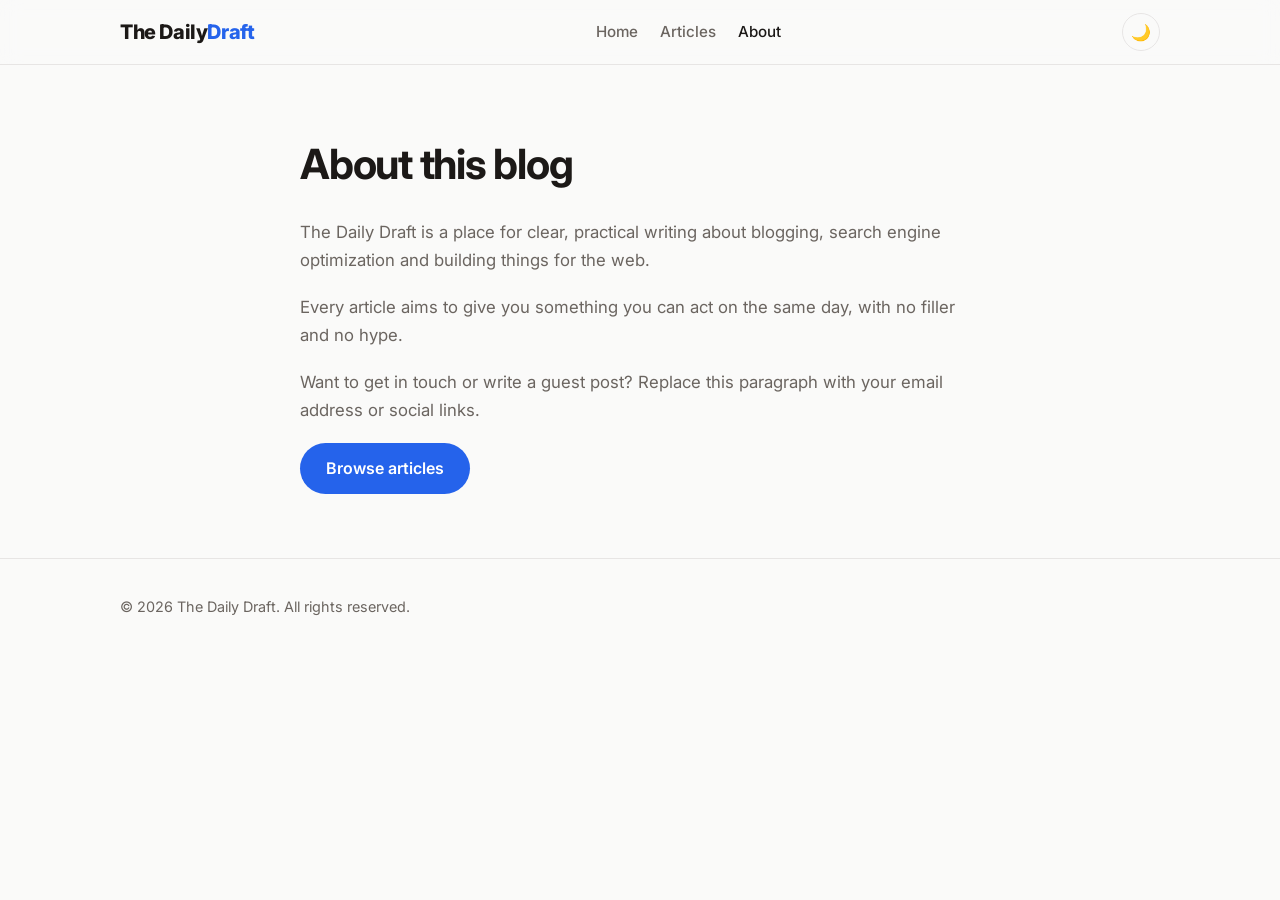
==== about.html @ 44681354 "Add files via upload" ====
<!doctype html>
<html lang="en">
<head>
<meta charset="utf-8">
<meta name="viewport" content="width=device-width,initial-scale=1">
<title>About | The Daily Draft</title>
<meta name="description" content="About The Daily Draft and who writes it.">
<link rel="preconnect" href="https://fonts.googleapis.com">
<link href="https://fonts.googleapis.com/css2?family=Inter:wght@400;500;600;700;800&family=Merriweather:wght@400;700&display=swap" rel="stylesheet">
<link rel="stylesheet" href="style.css">
</head>
<body data-root="">
<header class="site-header">
  <div class="container nav">
    <a class="logo" href="index.html">The Daily<span>Draft</span></a>
    <ul class="nav-links" id="navLinks">
      <li><a href="index.html">Home</a></li>
      <li><a href="index.html#posts">Articles</a></li>
      <li><a class="active" href="about.html">About</a></li>
    </ul>
    <div>
      <button class="icon-btn" id="themeBtn" aria-label="Toggle dark mode">🌙</button>
      <button class="icon-btn menu-btn" id="menuBtn" aria-label="Menu">☰</button>
    </div>
  </div>
</header>

<main class="about">
  <h1>About this blog</h1>
  <p>The Daily Draft is a place for clear, practical writing about blogging, search engine optimization and building things for the web.</p>
  <p>Every article aims to give you something you can act on the same day, with no filler and no hype.</p>
  <p>Want to get in touch or write a guest post? Replace this paragraph with your email address or social links.</p>
  <a class="btn" href="index.html#posts">Browse articles</a>
</main>

<footer class="site-footer">
  <div class="container footer-inner">
    <span>© <span id="year">2026</span> The Daily Draft. All rights reserved.</span>
  </div>
</footer>
<script src="script.js"></script>
</body>
</html>
---- style.css ----
:root{
  --bg:#fafaf9;--surface:#ffffff;--text:#1c1917;--muted:#6b6560;--border:#e7e5e4;
  --accent:#2563eb;--accent-soft:#dbeafe;--radius:14px;
  --font:"Inter",system-ui,-apple-system,"Segoe UI",Roboto,sans-serif;
  --serif:"Merriweather",Georgia,serif;
}
[data-theme="dark"]{
  --bg:#0c0a09;--surface:#1c1917;--text:#f5f5f4;--muted:#a8a29e;--border:#292524;
  --accent:#60a5fa;--accent-soft:#1e3a8a;
}
*{box-sizing:border-box;margin:0;padding:0}
html{scroll-behavior:smooth}
body{font-family:var(--font);background:var(--bg);color:var(--text);line-height:1.7;-webkit-font-smoothing:antialiased;transition:background .2s,color .2s}
a{color:var(--accent);text-decoration:none}
a:hover{text-decoration:underline}
.container{max-width:1080px;margin:0 auto;padding:0 20px}

/* header */
.site-header{position:sticky;top:0;z-index:10;background:color-mix(in srgb,var(--bg) 85%,transparent);backdrop-filter:blur(10px);border-bottom:1px solid var(--border)}
.nav{display:flex;align-items:center;justify-content:space-between;height:64px}
.logo{font-weight:800;font-size:1.25rem;color:var(--text);letter-spacing:-.02em}
.logo span{color:var(--accent)}
.nav-links{display:flex;align-items:center;gap:22px;list-style:none}
.nav-links a{color:var(--muted);font-weight:500;font-size:.95rem}
.nav-links a:hover,.nav-links a.active{color:var(--text);text-decoration:none}
.icon-btn{background:none;border:1px solid var(--border);color:var(--text);width:38px;height:38px;border-radius:50%;cursor:pointer;font-size:1rem}
.menu-btn{display:none}

/* hero */
.hero{padding:84px 0 56px;text-align:center}
.eyebrow{display:inline-block;background:var(--accent-soft);color:var(--accent);padding:4px 14px;border-radius:99px;font-size:.8rem;font-weight:600;margin-bottom:18px}
.hero h1{font-size:clamp(2.2rem,6vw,3.8rem);line-height:1.1;letter-spacing:-.035em;font-weight:800;max-width:780px;margin:0 auto 18px}
.hero p{color:var(--muted);font-size:1.15rem;max-width:580px;margin:0 auto 28px}
.btn{display:inline-block;background:var(--accent);color:#fff;padding:12px 26px;border-radius:99px;font-weight:600;border:none;cursor:pointer;font-size:1rem}
.btn:hover{text-decoration:none;opacity:.9}

/* controls */
.controls{display:flex;flex-wrap:wrap;gap:12px;align-items:center;justify-content:space-between;margin-bottom:28px}
.search{flex:1;min-width:220px;padding:11px 18px;border-radius:99px;border:1px solid var(--border);background:var(--surface);color:var(--text);font-size:.95rem;font-family:inherit}
.search:focus{outline:2px solid var(--accent);outline-offset:1px}
.chips{display:flex;flex-wrap:wrap;gap:8px}
.chip{padding:7px 16px;border-radius:99px;border:1px solid var(--border);background:var(--surface);color:var(--muted);cursor:pointer;font-size:.85rem;font-weight:500;font-family:inherit}
.chip.active{background:var(--text);color:var(--bg);border-color:var(--text)}

/* cards */
.grid{display:grid;grid-template-columns:repeat(auto-fill,minmax(310px,1fr));gap:24px;margin-bottom:72px}
.card{background:var(--surface);border:1px solid var(--border);border-radius:var(--radius);overflow:hidden;display:flex;flex-direction:column;transition:transform .2s,box-shadow .2s}
.card:hover{transform:translateY(-4px);box-shadow:0 14px 30px rgba(0,0,0,.08)}
.card-img{height:170px;display:flex;align-items:center;justify-content:center;font-size:3.2rem}
.card-body{padding:22px;display:flex;flex-direction:column;flex:1}
.tag{font-size:.75rem;font-weight:700;text-transform:uppercase;letter-spacing:.06em;color:var(--accent);margin-bottom:8px}
.card h3{font-size:1.2rem;line-height:1.35;margin-bottom:8px;letter-spacing:-.01em}
.card h3 a{color:var(--text)}
.card p{color:var(--muted);font-size:.95rem;flex:1}
.meta{margin-top:16px;font-size:.82rem;color:var(--muted)}
.empty{grid-column:1/-1;text-align:center;color:var(--muted);padding:40px 0}

/* article */
.article{max-width:720px;margin:0 auto;padding:56px 20px 40px}
.article .tag{display:block}
.article h1{font-size:clamp(2rem,5vw,2.9rem);line-height:1.15;letter-spacing:-.03em;margin:6px 0 14px}
.article .meta{margin:0 0 32px;padding-bottom:24px;border-bottom:1px solid var(--border)}
.article h2{font-size:1.5rem;margin:36px 0 12px;letter-spacing:-.02em}
.article p,.article li{font-family:var(--serif);font-size:1.06rem;margin-bottom:18px}
.article ul,.article ol{padding-left:24px;margin-bottom:18px}
.article blockquote{border-left:4px solid var(--accent);padding:4px 20px;margin:26px 0;color:var(--muted);font-style:italic;font-family:var(--serif)}
.article code{background:var(--accent-soft);color:var(--accent);padding:2px 7px;border-radius:6px;font-size:.9em}
.article pre{background:#0c0a09;color:#e7e5e4;padding:18px;border-radius:12px;overflow-x:auto;margin-bottom:22px;font-size:.9rem}
.article pre code{background:none;color:inherit;padding:0}
.progress{position:fixed;top:0;left:0;height:3px;background:var(--accent);width:0;z-index:20}
.back{display:inline-block;margin:28px 0 0;font-weight:600;font-size:.9rem}

/* newsletter + footer */
.newsletter{background:var(--surface);border:1px solid var(--border);border-radius:var(--radius);padding:44px 24px;text-align:center;margin-bottom:72px}
.newsletter h2{font-size:1.6rem;margin-bottom:8px;letter-spacing:-.02em}
.newsletter p{color:var(--muted);margin-bottom:20px}
.newsletter form{display:flex;gap:10px;justify-content:center;flex-wrap:wrap}
.newsletter input{padding:12px 20px;border-radius:99px;border:1px solid var(--border);background:var(--bg);color:var(--text);min-width:260px;font-family:inherit}
.site-footer{border-top:1px solid var(--border);padding:36px 0;color:var(--muted);font-size:.9rem}
.footer-inner{display:flex;flex-wrap:wrap;justify-content:space-between;gap:12px}

/* about */
.about{max-width:720px;margin:0 auto;padding:64px 20px}
.about h1{font-size:2.6rem;letter-spacing:-.03em;margin-bottom:18px}
.about p{margin-bottom:18px;font-size:1.05rem;color:var(--muted)}

@media(max-width:720px){
  .menu-btn{display:inline-block}
  .nav-links{display:none;position:absolute;top:64px;left:0;right:0;flex-direction:column;align-items:flex-start;background:var(--bg);border-bottom:1px solid var(--border);padding:18px 20px}
  .nav-links.open{display:flex}
  .hero{padding:56px 0 36px}
}
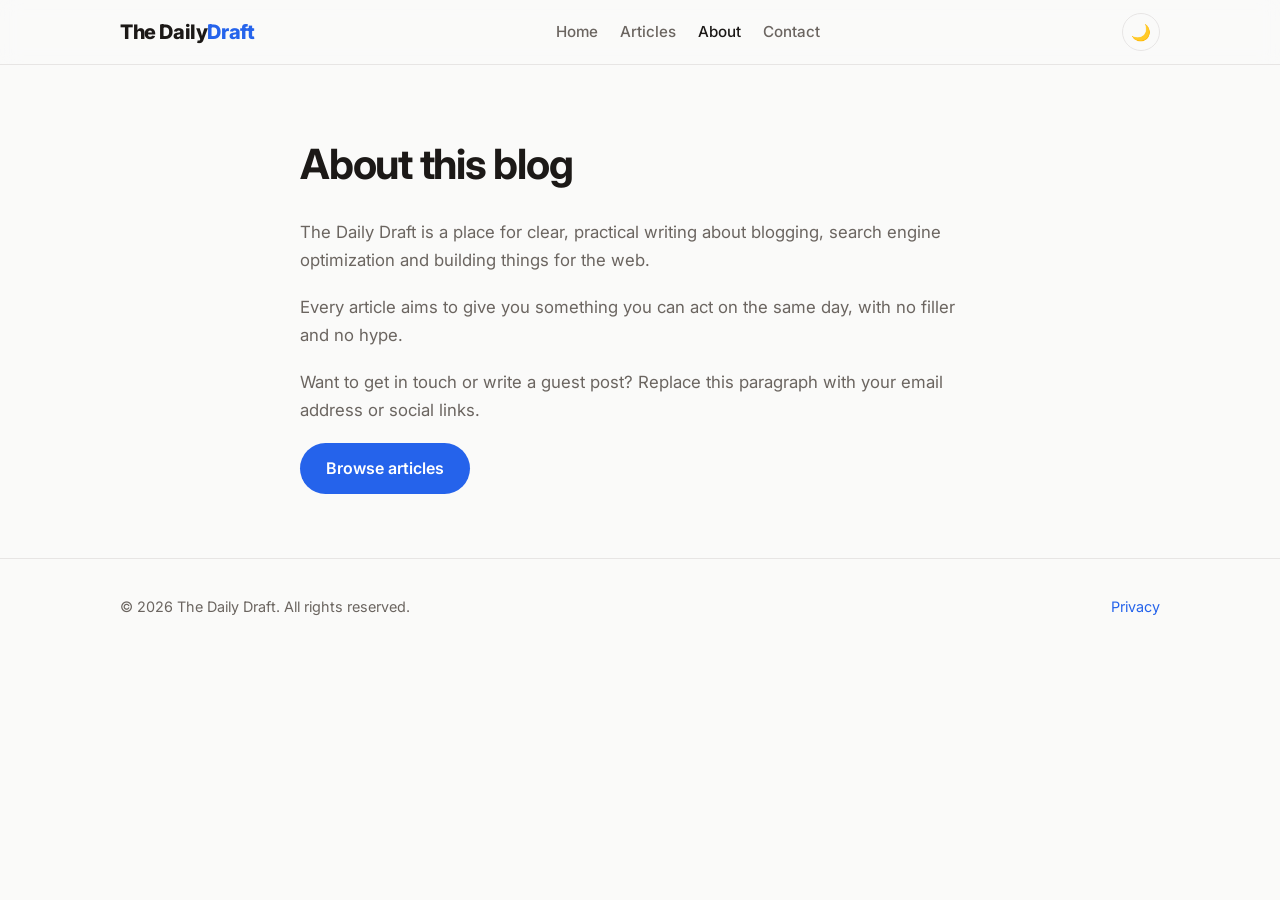
==== commit eb95ceba: "Add contact and privacy pages, nav links, .nojekyll Co-Authored-By: Claude Sonnet 5.5 <noreply@anthr" ====
--- a/about.html
+++ b/about.html
@@ -17,6 +17,7 @@
       <li><a href="index.html">Home</a></li>
       <li><a href="index.html#posts">Articles</a></li>
       <li><a class="active" href="about.html">About</a></li>
+      <li><a href="contact.html">Contact</a></li>
     </ul>
     <div>
       <button class="icon-btn" id="themeBtn" aria-label="Toggle dark mode">🌙</button>
@@ -36,6 +37,7 @@
 <footer class="site-footer">
   <div class="container footer-inner">
     <span>© <span id="year">2026</span> The Daily Draft. All rights reserved.</span>
+    <span><a href="privacy.html">Privacy</a></span>
   </div>
 </footer>
 <script src="script.js"></script>
